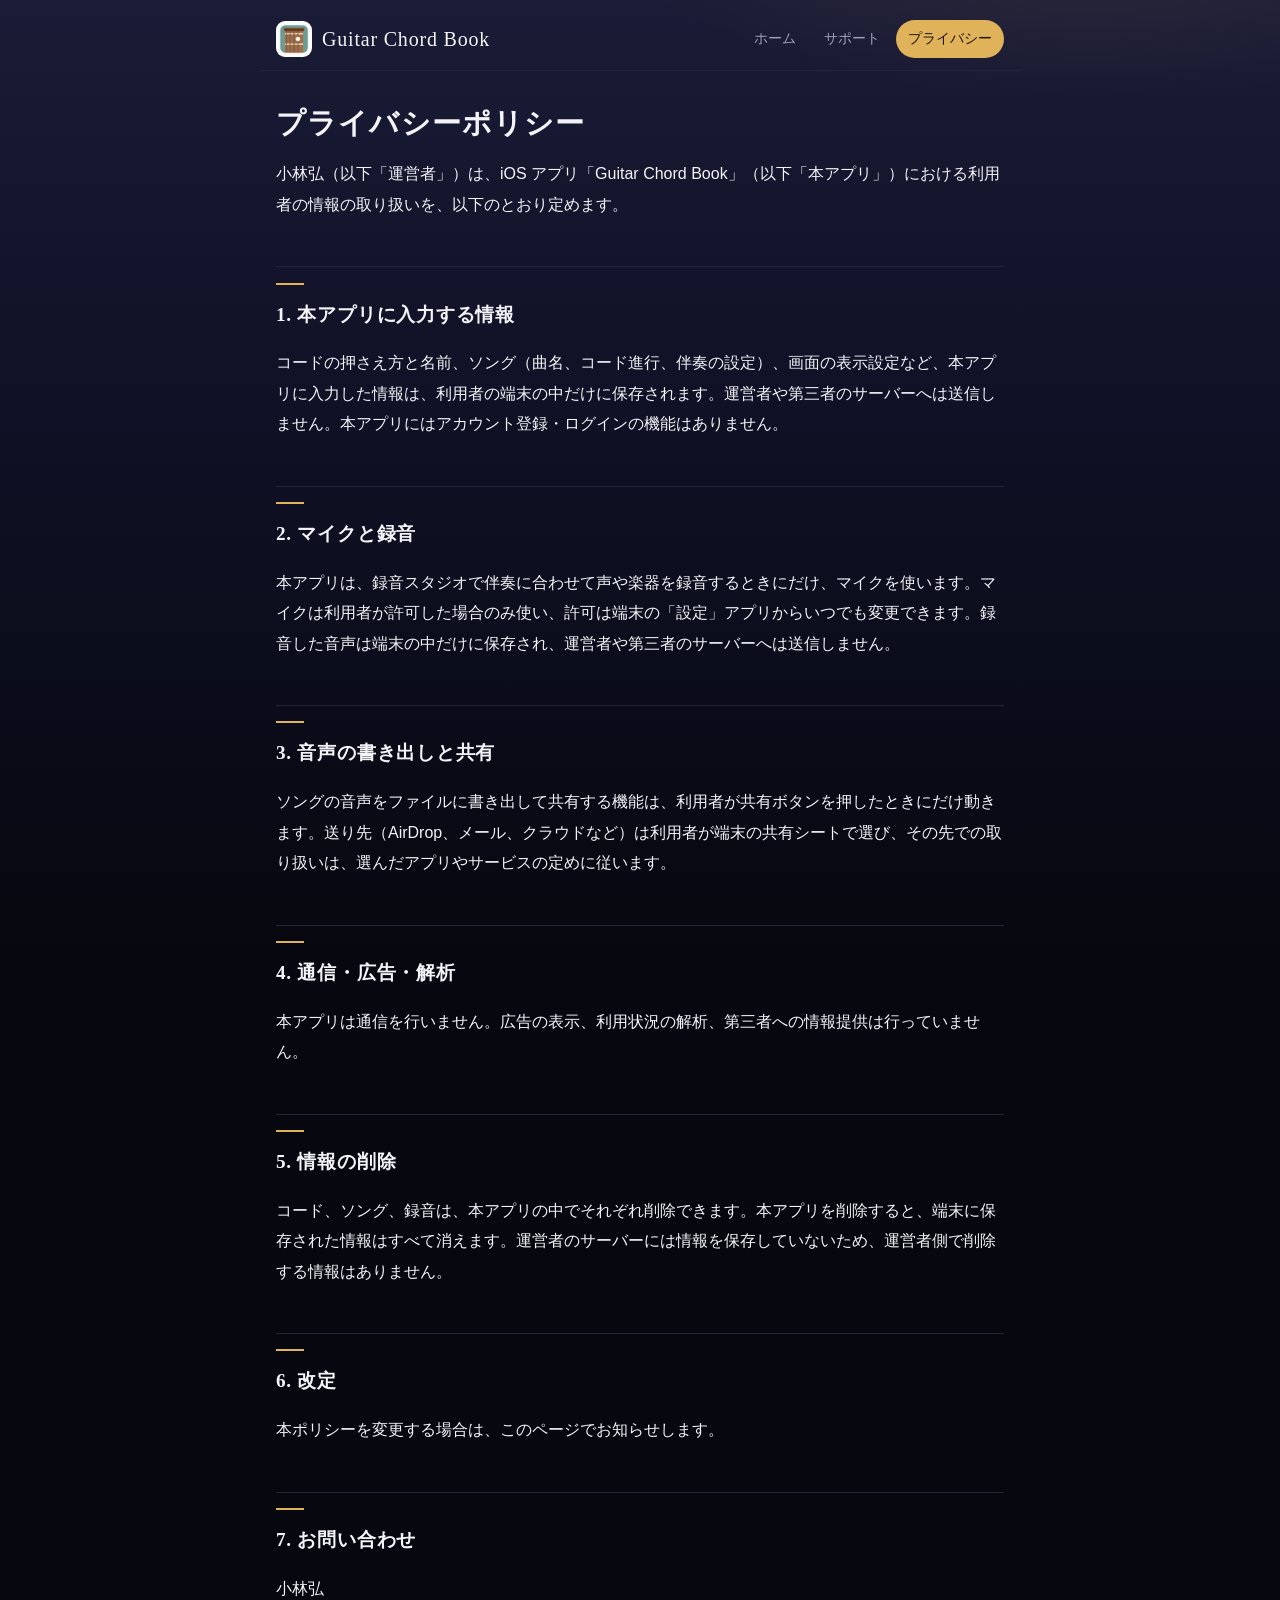
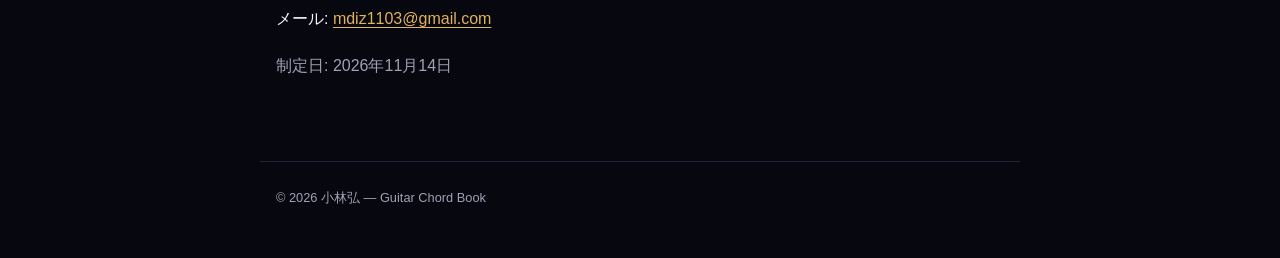
==== privacy.html @ 5ec089af "docs: Guitar Chord Book のサポートページとプライバシーポリシーを公開する Co-Authored-By: Claude Fable 5.2 <noreply@anthropic" ====
<!doctype html>
<html lang="ja">
<head>
<meta charset="utf-8">
<meta name="viewport" content="width=device-width, initial-scale=1">
<meta name="theme-color" content="#07070f">
<link rel="stylesheet" href="style.css">
<title>プライバシーポリシー｜Guitar Chord Book</title>
</head><body>
<header class="bar"><a class="mark" href="index.html"><img src="mark.png" alt=""><span>Guitar Chord Book</span></a><nav><a href="index.html">ホーム</a><a href="support.html">サポート</a><a href="privacy.html" aria-current="page">プライバシー</a></nav></header>
<main>
<h1>プライバシーポリシー</h1>
<p>小林弘（以下「運営者」）は、iOS アプリ「Guitar Chord Book」（以下「本アプリ」）における利用者の情報の取り扱いを、以下のとおり定めます。</p>

<h2>1. 本アプリに入力する情報</h2>
<p>コードの押さえ方と名前、ソング（曲名、コード進行、伴奏の設定）、画面の表示設定など、本アプリに入力した情報は、利用者の端末の中だけに保存されます。運営者や第三者のサーバーへは送信しません。本アプリにはアカウント登録・ログインの機能はありません。</p>

<h2>2. マイクと録音</h2>
<p>本アプリは、録音スタジオで伴奏に合わせて声や楽器を録音するときにだけ、マイクを使います。マイクは利用者が許可した場合のみ使い、許可は端末の「設定」アプリからいつでも変更できます。録音した音声は端末の中だけに保存され、運営者や第三者のサーバーへは送信しません。</p>

<h2>3. 音声の書き出しと共有</h2>
<p>ソングの音声をファイルに書き出して共有する機能は、利用者が共有ボタンを押したときにだけ動きます。送り先（AirDrop、メール、クラウドなど）は利用者が端末の共有シートで選び、その先での取り扱いは、選んだアプリやサービスの定めに従います。</p>

<h2>4. 通信・広告・解析</h2>
<p>本アプリは通信を行いません。広告の表示、利用状況の解析、第三者への情報提供は行っていません。</p>

<h2>5. 情報の削除</h2>
<p>コード、ソング、録音は、本アプリの中でそれぞれ削除できます。本アプリを削除すると、端末に保存された情報はすべて消えます。運営者のサーバーには情報を保存していないため、運営者側で削除する情報はありません。</p>

<h2>6. 改定</h2>
<p>本ポリシーを変更する場合は、このページでお知らせします。</p>

<h2>7. お問い合わせ</h2>
<p>小林弘<br>メール: <a href="mailto:mdiz1103@gmail.com">mdiz1103@gmail.com</a></p>

<p class="muted">制定日: 2026年11月14日</p>
</main>
<footer>© 2026 小林弘 — Guitar Chord Book</footer>
</body>
</html>
---- style.css ----
/* Guitar Chord Book のページ: アプリと同じ「夜のステージ」。藍の地・金の照明・珊瑚色の印、見出しはセリフ体。 */
:root {
  --night: #07070f;
  --night-2: #11121f;
  --hairline: #24253a;
  --text: #f4f4f8;
  --sub: #a1a1b5;
  --gold: #e0b25a;
  --coral: #ff6b6b;
  --serif: "Bodoni 72", Georgia, "Hiragino Mincho ProN", "Yu Mincho", serif;
  --gothic: -apple-system, "Hiragino Sans", "Noto Sans JP", sans-serif;
}
* { box-sizing: border-box; }
html { background: var(--night); }
body {
  margin: 0;
  color: var(--text);
  font-family: var(--gothic);
  line-height: 1.9;
  background:
    radial-gradient(60rem 30rem at 85% -10%, rgba(224, 178, 90, 0.16), transparent 60%),
    linear-gradient(180deg, #1a1b36 0, #0f1024 28rem, var(--night) 60rem),
    var(--night);
  background-repeat: no-repeat;
  min-height: 100vh;
}
a { color: var(--gold); text-underline-offset: 3px; }
.bar {
  display: flex; align-items: center; gap: 12px; flex-wrap: wrap;
  max-width: 760px; margin: 0 auto; padding: 20px 16px 12px;
  border-bottom: 1px solid var(--hairline);
}
.bar .mark { display: flex; align-items: center; gap: 10px; color: var(--text); text-decoration: none; }
.bar .mark img { width: 36px; height: 36px; border-radius: 9px; }
.bar .mark span { font-family: var(--serif); font-size: 1.25rem; letter-spacing: 0.04em; }
.bar nav { margin-left: auto; display: flex; gap: 4px; }
.bar nav a {
  color: var(--sub); text-decoration: none; font-size: 0.85rem;
  padding: 6px 12px; border-radius: 999px;
}
.bar nav a[aria-current="page"] { color: #1a1300; background: var(--gold); }
main { max-width: 760px; margin: 0 auto; padding: 32px 16px 64px; }
h1 { font-family: var(--serif); font-weight: 600; font-size: 1.8rem; letter-spacing: 0.04em; line-height: 1.4; margin: 0 0 16px; }
h2 {
  font-family: var(--serif); font-weight: 600; font-size: 1.2rem; letter-spacing: 0.04em;
  margin: 2.4em 0 0.8em; padding-top: 0.8em; border-top: 1px solid var(--hairline);
}
h2::before { content: ""; display: block; width: 28px; height: 2px; background: var(--gold); margin-bottom: 12px; }
p { margin: 0 0 1em; }
.muted { color: var(--sub); }
.hero { display: flex; gap: 20px; align-items: center; margin-bottom: 24px; }
.hero img { width: 112px; height: 112px; border-radius: 26px; border: 1px solid var(--hairline); flex: none; }
.qa {
  background: linear-gradient(180deg, rgba(244, 244, 248, 0.07), rgba(244, 244, 248, 0.02));
  border: 1px solid rgba(244, 244, 248, 0.12);
  border-radius: 20px; padding: 16px 20px; margin: 0 0 12px;
}
.qa p { margin: 0; }
footer { max-width: 760px; margin: 0 auto; padding: 24px 16px 48px; color: var(--sub); font-size: 0.8rem; border-top: 1px solid var(--hairline); }
@media (max-width: 480px) {
  .hero { flex-direction: column; align-items: flex-start; }
  .bar nav { margin-left: 0; }
}
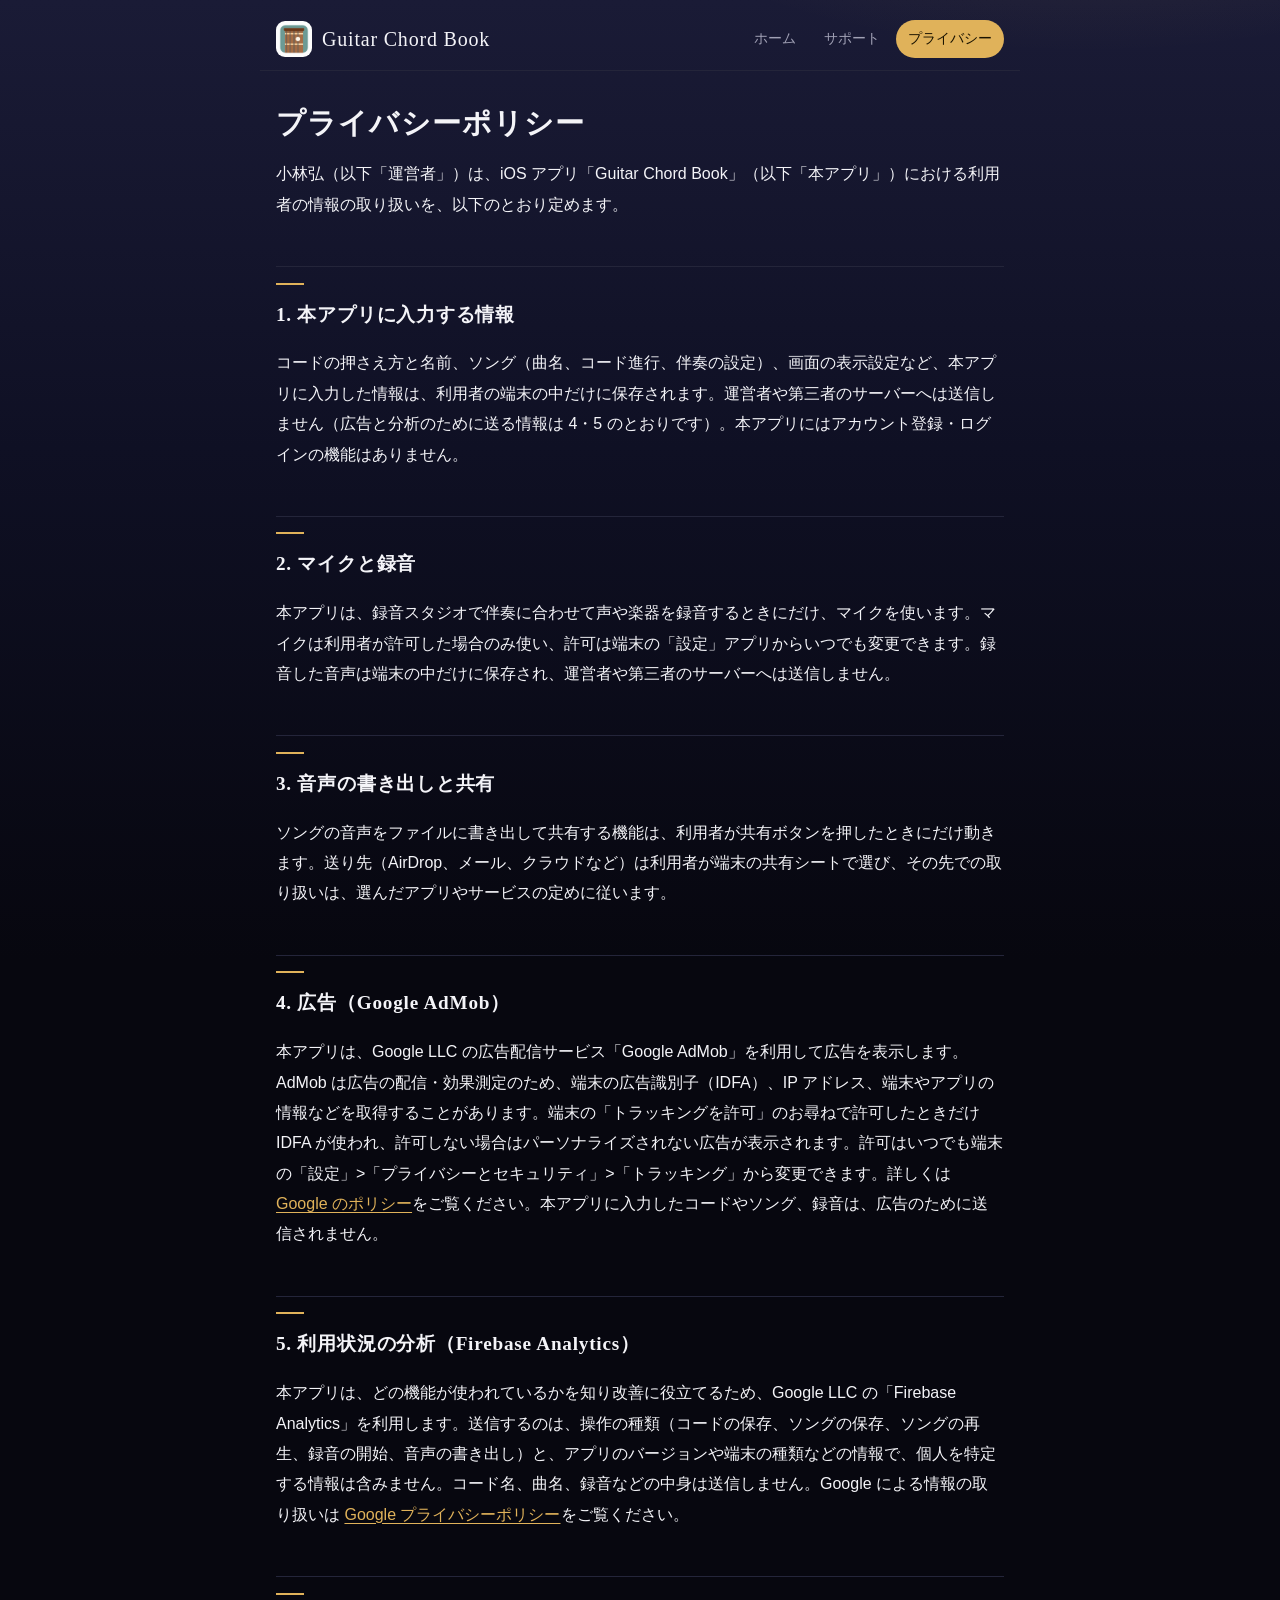
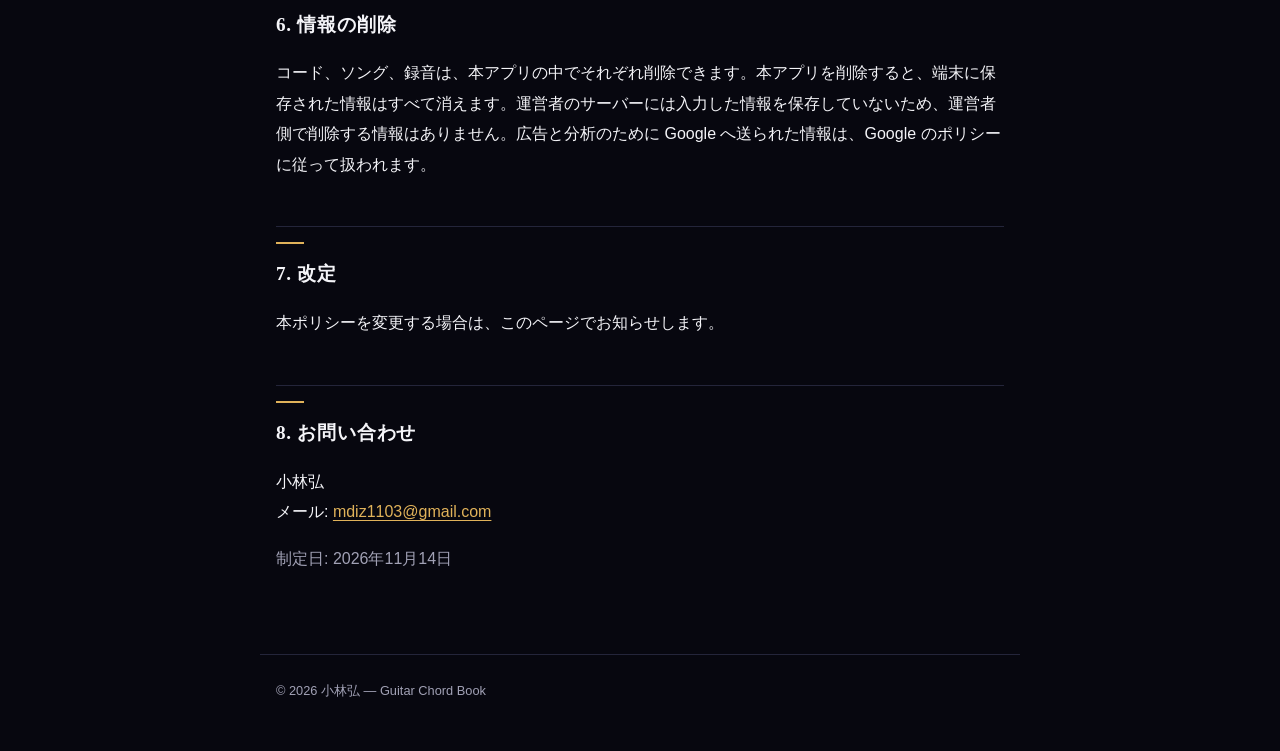
==== commit c32bffde: "docs: プライバシーポリシーに広告（Google AdMob）と利用状況の分析（Firebase Analytics）を追記する Co-Authored-By: Claude Fable 5.2 " ====
--- a/privacy.html
+++ b/privacy.html
@@ -13,7 +13,7 @@
 <p>小林弘（以下「運営者」）は、iOS アプリ「Guitar Chord Book」（以下「本アプリ」）における利用者の情報の取り扱いを、以下のとおり定めます。</p>
 
 <h2>1. 本アプリに入力する情報</h2>
-<p>コードの押さえ方と名前、ソング（曲名、コード進行、伴奏の設定）、画面の表示設定など、本アプリに入力した情報は、利用者の端末の中だけに保存されます。運営者や第三者のサーバーへは送信しません。本アプリにはアカウント登録・ログインの機能はありません。</p>
+<p>コードの押さえ方と名前、ソング（曲名、コード進行、伴奏の設定）、画面の表示設定など、本アプリに入力した情報は、利用者の端末の中だけに保存されます。運営者や第三者のサーバーへは送信しません（広告と分析のために送る情報は 4・5 のとおりです）。本アプリにはアカウント登録・ログインの機能はありません。</p>
 
 <h2>2. マイクと録音</h2>
 <p>本アプリは、録音スタジオで伴奏に合わせて声や楽器を録音するときにだけ、マイクを使います。マイクは利用者が許可した場合のみ使い、許可は端末の「設定」アプリからいつでも変更できます。録音した音声は端末の中だけに保存され、運営者や第三者のサーバーへは送信しません。</p>
@@ -21,16 +21,19 @@
 <h2>3. 音声の書き出しと共有</h2>
 <p>ソングの音声をファイルに書き出して共有する機能は、利用者が共有ボタンを押したときにだけ動きます。送り先（AirDrop、メール、クラウドなど）は利用者が端末の共有シートで選び、その先での取り扱いは、選んだアプリやサービスの定めに従います。</p>
 
-<h2>4. 通信・広告・解析</h2>
-<p>本アプリは通信を行いません。広告の表示、利用状況の解析、第三者への情報提供は行っていません。</p>
+<h2>4. 広告（Google AdMob）</h2>
+<p>本アプリは、Google LLC の広告配信サービス「Google AdMob」を利用して広告を表示します。AdMob は広告の配信・効果測定のため、端末の広告識別子（IDFA）、IP アドレス、端末やアプリの情報などを取得することがあります。端末の「トラッキングを許可」のお尋ねで許可したときだけ IDFA が使われ、許可しない場合はパーソナライズされない広告が表示されます。許可はいつでも端末の「設定」&gt;「プライバシーとセキュリティ」&gt;「トラッキング」から変更できます。詳しくは <a href="https://policies.google.com/technologies/ads">Google のポリシー</a>をご覧ください。本アプリに入力したコードやソング、録音は、広告のために送信されません。</p>
 
-<h2>5. 情報の削除</h2>
-<p>コード、ソング、録音は、本アプリの中でそれぞれ削除できます。本アプリを削除すると、端末に保存された情報はすべて消えます。運営者のサーバーには情報を保存していないため、運営者側で削除する情報はありません。</p>
+<h2>5. 利用状況の分析（Firebase Analytics）</h2>
+<p>本アプリは、どの機能が使われているかを知り改善に役立てるため、Google LLC の「Firebase Analytics」を利用します。送信するのは、操作の種類（コードの保存、ソングの保存、ソングの再生、録音の開始、音声の書き出し）と、アプリのバージョンや端末の種類などの情報で、個人を特定する情報は含みません。コード名、曲名、録音などの中身は送信しません。Google による情報の取り扱いは <a href="https://policies.google.com/privacy">Google プライバシーポリシー</a>をご覧ください。</p>
 
-<h2>6. 改定</h2>
+<h2>6. 情報の削除</h2>
+<p>コード、ソング、録音は、本アプリの中でそれぞれ削除できます。本アプリを削除すると、端末に保存された情報はすべて消えます。運営者のサーバーには入力した情報を保存していないため、運営者側で削除する情報はありません。広告と分析のために Google へ送られた情報は、Google のポリシーに従って扱われます。</p>
+
+<h2>7. 改定</h2>
 <p>本ポリシーを変更する場合は、このページでお知らせします。</p>
 
-<h2>7. お問い合わせ</h2>
+<h2>8. お問い合わせ</h2>
 <p>小林弘<br>メール: <a href="mailto:mdiz1103@gmail.com">mdiz1103@gmail.com</a></p>
 
 <p class="muted">制定日: 2026年11月14日</p>
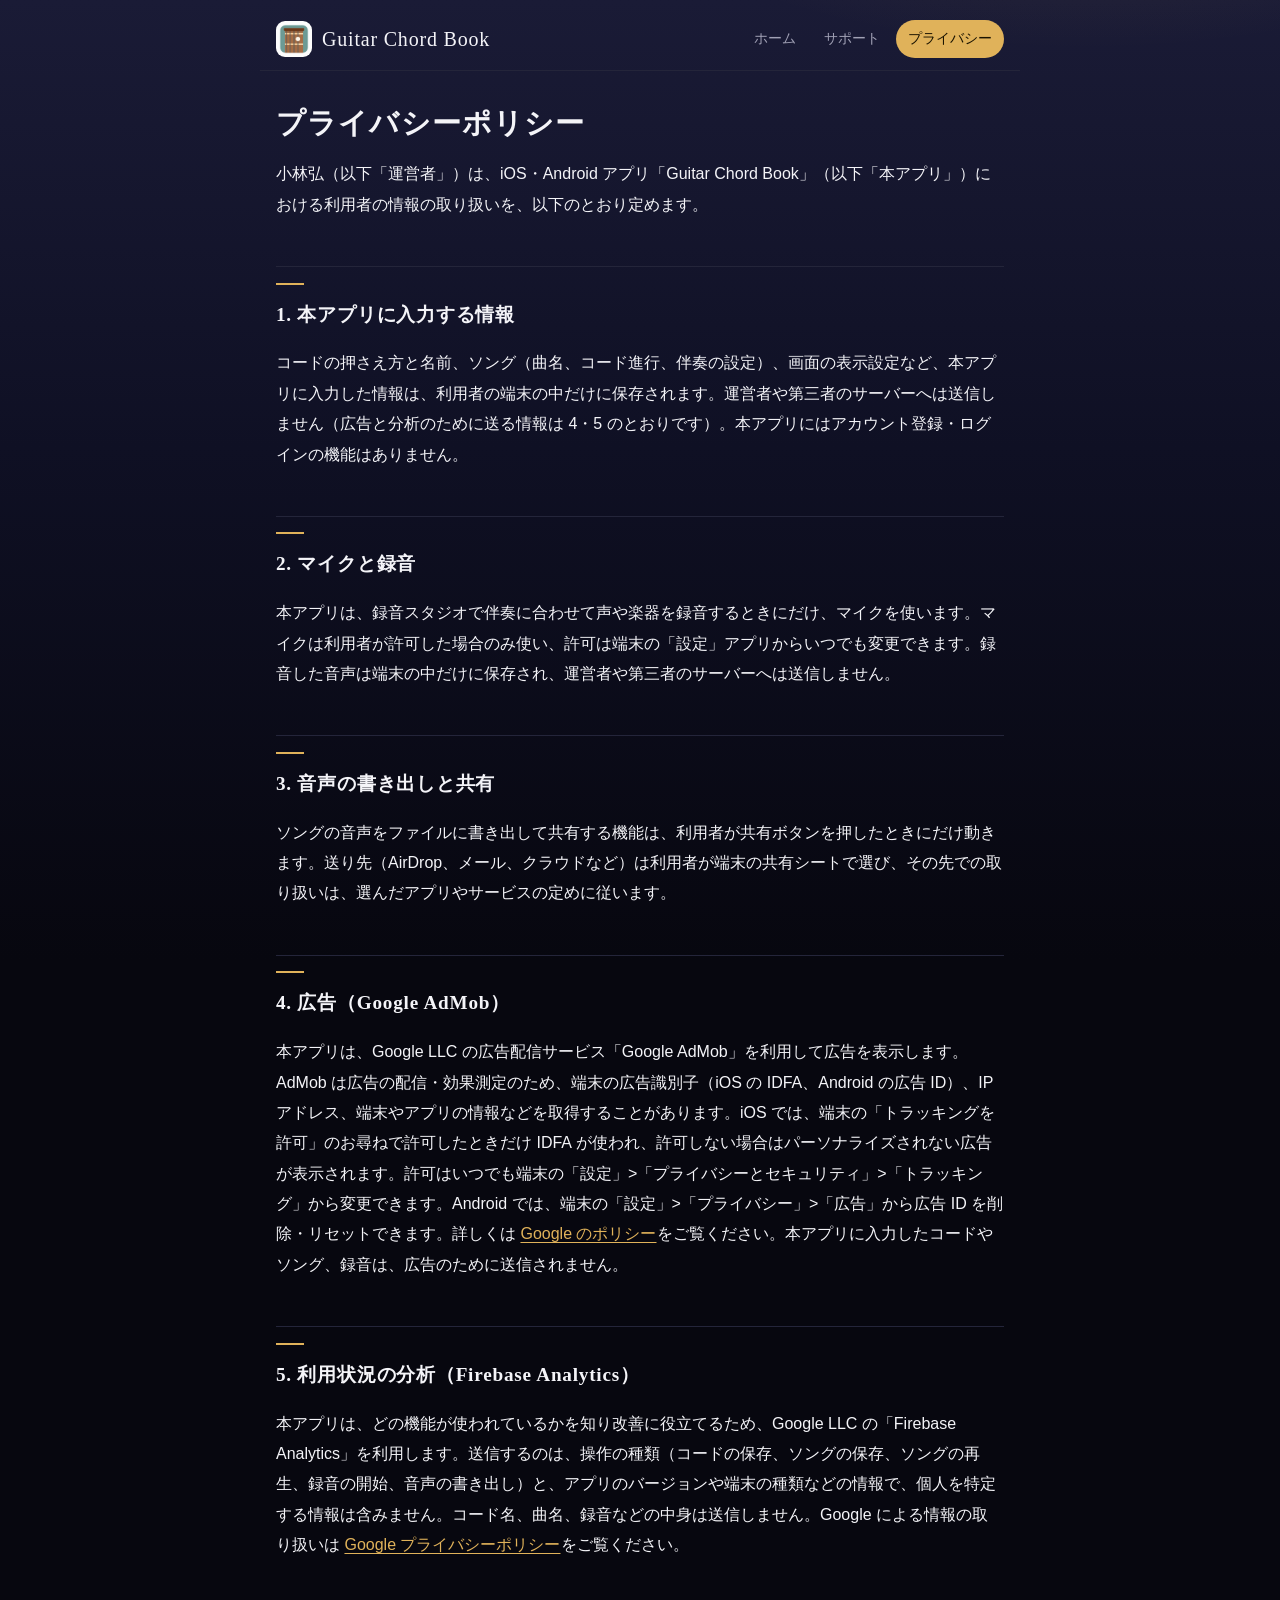
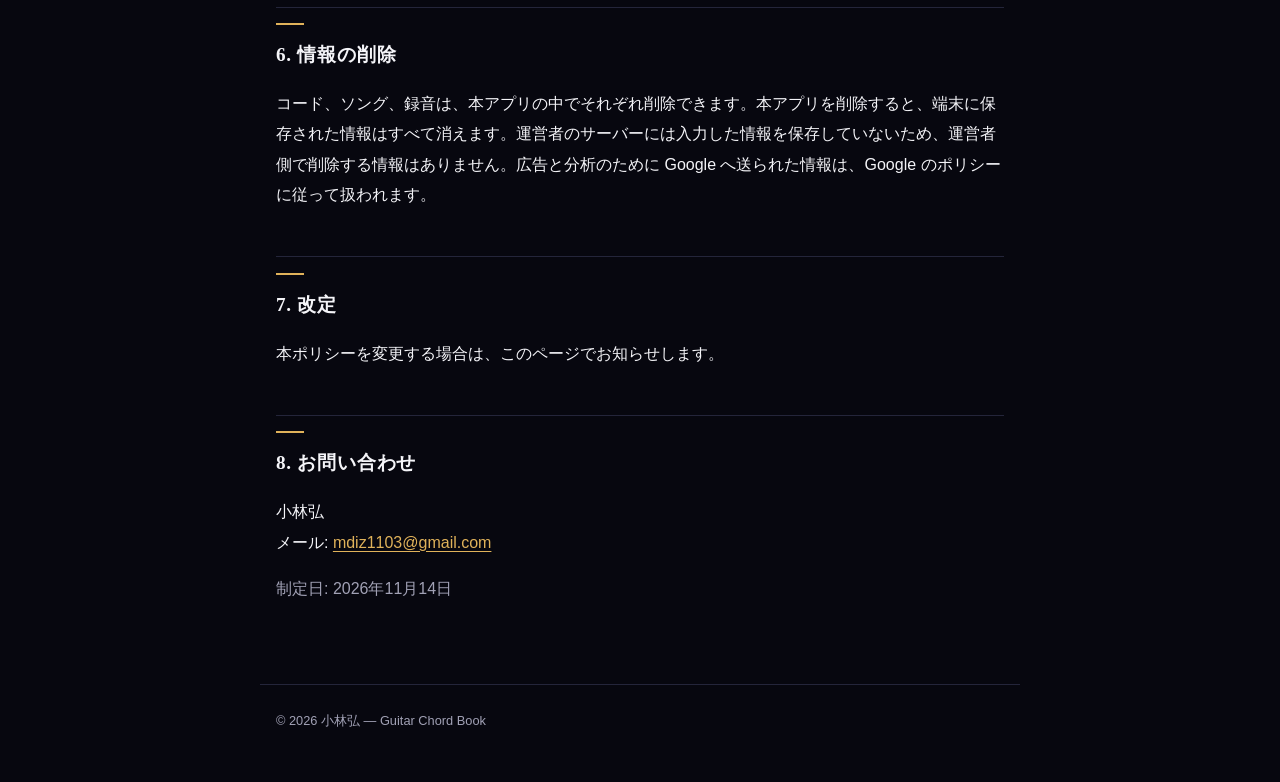
==== commit 049e3ad7: "docs: Android 版に対応した記述にする（広告 ID の説明、対応 OS） Co-Authored-By: Claude Fable 5.2 <noreply@anthropic.com>" ====
--- a/privacy.html
+++ b/privacy.html
@@ -10,7 +10,7 @@
 <header class="bar"><a class="mark" href="index.html"><img src="mark.png" alt=""><span>Guitar Chord Book</span></a><nav><a href="index.html">ホーム</a><a href="support.html">サポート</a><a href="privacy.html" aria-current="page">プライバシー</a></nav></header>
 <main>
 <h1>プライバシーポリシー</h1>
-<p>小林弘（以下「運営者」）は、iOS アプリ「Guitar Chord Book」（以下「本アプリ」）における利用者の情報の取り扱いを、以下のとおり定めます。</p>
+<p>小林弘（以下「運営者」）は、iOS・Android アプリ「Guitar Chord Book」（以下「本アプリ」）における利用者の情報の取り扱いを、以下のとおり定めます。</p>
 
 <h2>1. 本アプリに入力する情報</h2>
 <p>コードの押さえ方と名前、ソング（曲名、コード進行、伴奏の設定）、画面の表示設定など、本アプリに入力した情報は、利用者の端末の中だけに保存されます。運営者や第三者のサーバーへは送信しません（広告と分析のために送る情報は 4・5 のとおりです）。本アプリにはアカウント登録・ログインの機能はありません。</p>
@@ -22,7 +22,7 @@
 <p>ソングの音声をファイルに書き出して共有する機能は、利用者が共有ボタンを押したときにだけ動きます。送り先（AirDrop、メール、クラウドなど）は利用者が端末の共有シートで選び、その先での取り扱いは、選んだアプリやサービスの定めに従います。</p>
 
 <h2>4. 広告（Google AdMob）</h2>
-<p>本アプリは、Google LLC の広告配信サービス「Google AdMob」を利用して広告を表示します。AdMob は広告の配信・効果測定のため、端末の広告識別子（IDFA）、IP アドレス、端末やアプリの情報などを取得することがあります。端末の「トラッキングを許可」のお尋ねで許可したときだけ IDFA が使われ、許可しない場合はパーソナライズされない広告が表示されます。許可はいつでも端末の「設定」&gt;「プライバシーとセキュリティ」&gt;「トラッキング」から変更できます。詳しくは <a href="https://policies.google.com/technologies/ads">Google のポリシー</a>をご覧ください。本アプリに入力したコードやソング、録音は、広告のために送信されません。</p>
+<p>本アプリは、Google LLC の広告配信サービス「Google AdMob」を利用して広告を表示します。AdMob は広告の配信・効果測定のため、端末の広告識別子（iOS の IDFA、Android の広告 ID）、IP アドレス、端末やアプリの情報などを取得することがあります。iOS では、端末の「トラッキングを許可」のお尋ねで許可したときだけ IDFA が使われ、許可しない場合はパーソナライズされない広告が表示されます。許可はいつでも端末の「設定」&gt;「プライバシーとセキュリティ」&gt;「トラッキング」から変更できます。Android では、端末の「設定」&gt;「プライバシー」&gt;「広告」から広告 ID を削除・リセットできます。詳しくは <a href="https://policies.google.com/technologies/ads">Google のポリシー</a>をご覧ください。本アプリに入力したコードやソング、録音は、広告のために送信されません。</p>
 
 <h2>5. 利用状況の分析（Firebase Analytics）</h2>
 <p>本アプリは、どの機能が使われているかを知り改善に役立てるため、Google LLC の「Firebase Analytics」を利用します。送信するのは、操作の種類（コードの保存、ソングの保存、ソングの再生、録音の開始、音声の書き出し）と、アプリのバージョンや端末の種類などの情報で、個人を特定する情報は含みません。コード名、曲名、録音などの中身は送信しません。Google による情報の取り扱いは <a href="https://policies.google.com/privacy">Google プライバシーポリシー</a>をご覧ください。</p>
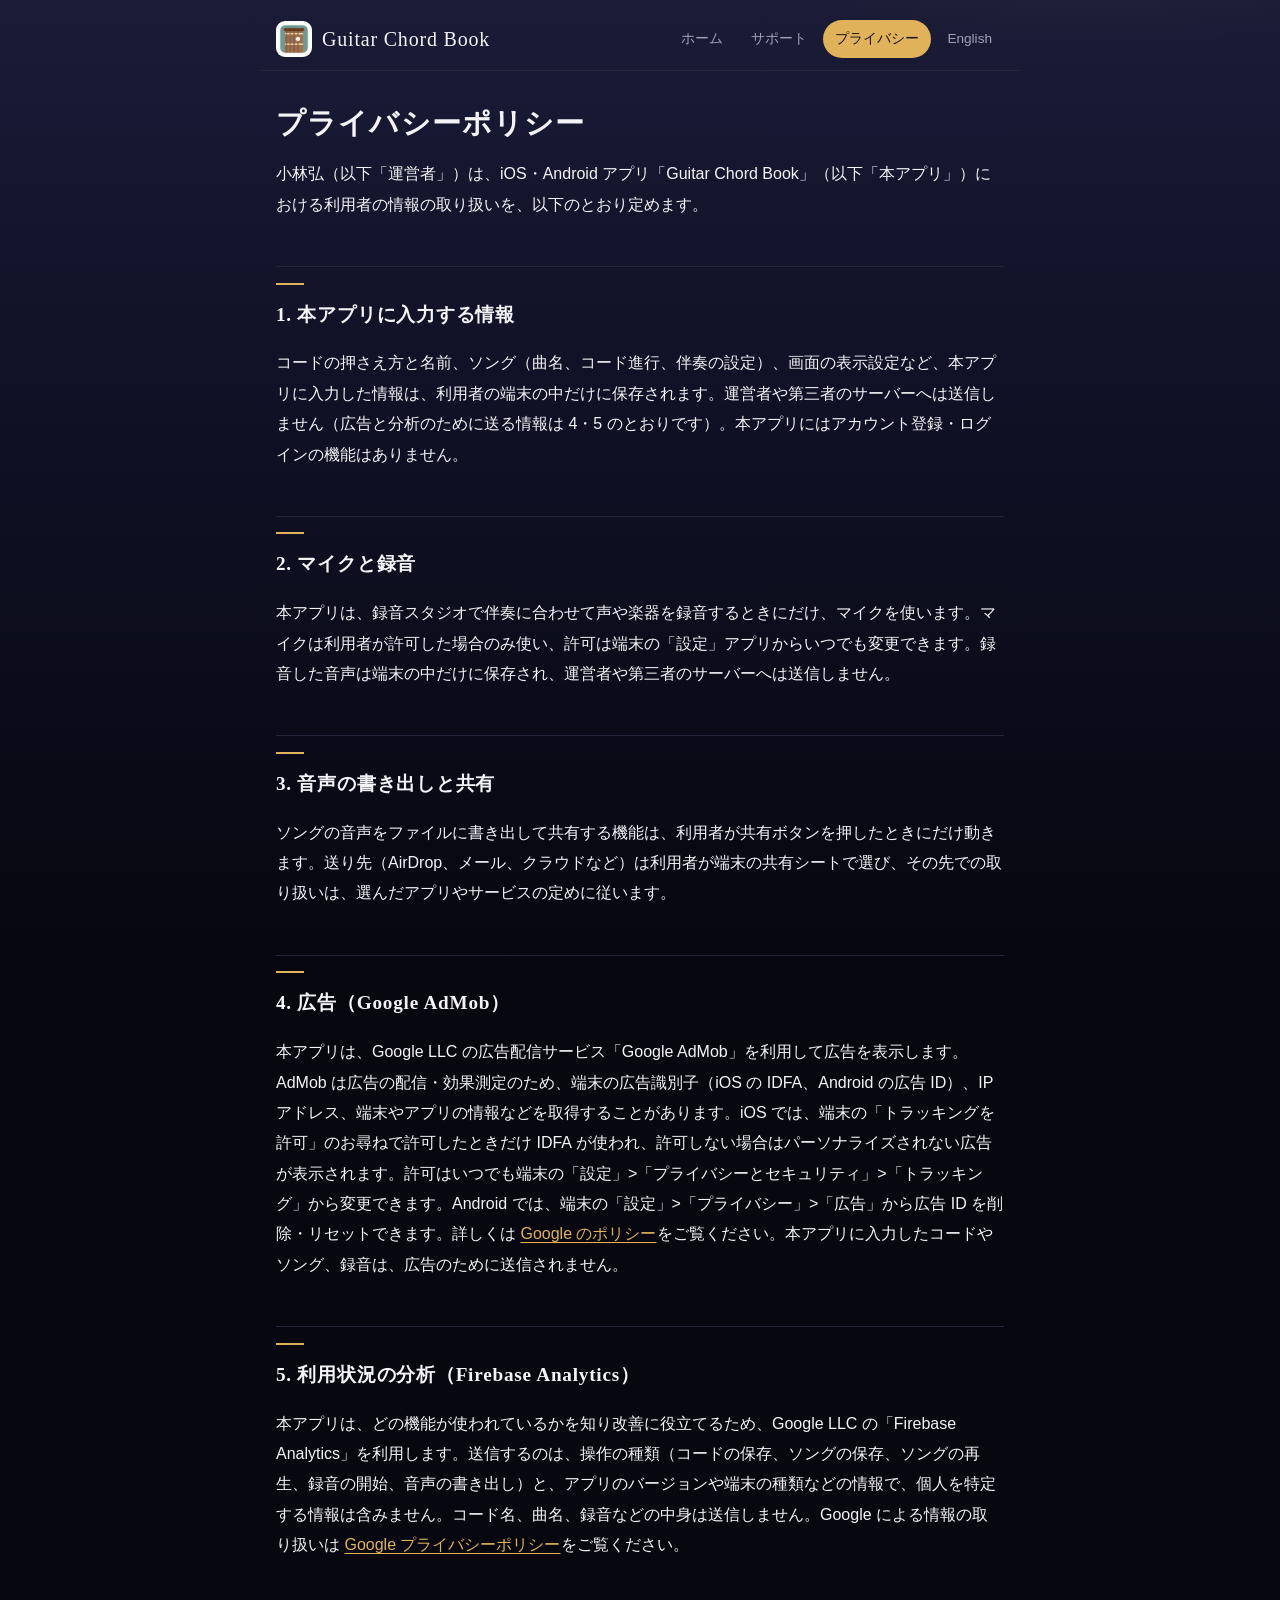
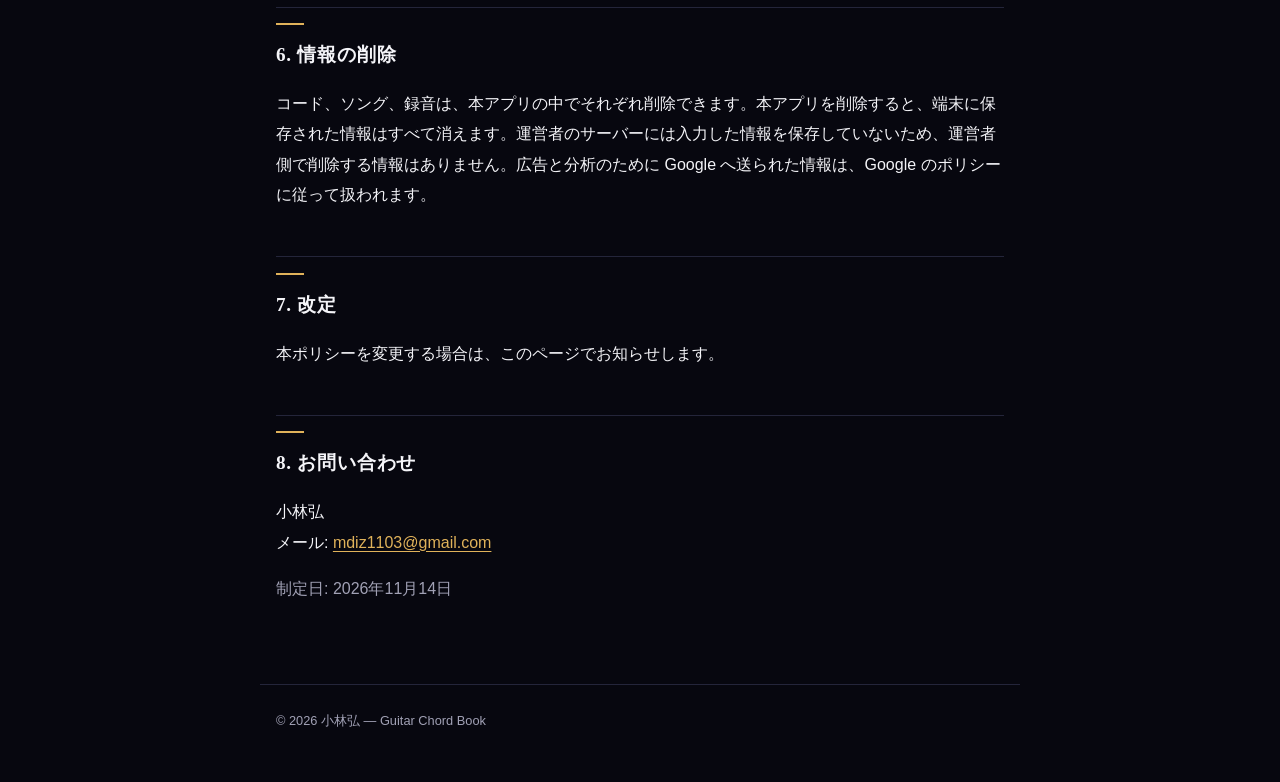
==== commit 40e3bf91: "docs: 英語のページ（ホーム・サポート・プライバシーポリシー）を追加する Co-Authored-By: Claude Fable 5.2 <noreply@anthropic.com>" ====
--- a/privacy.html
+++ b/privacy.html
@@ -7,7 +7,7 @@
 <link rel="stylesheet" href="style.css">
 <title>プライバシーポリシー｜Guitar Chord Book</title>
 </head><body>
-<header class="bar"><a class="mark" href="index.html"><img src="mark.png" alt=""><span>Guitar Chord Book</span></a><nav><a href="index.html">ホーム</a><a href="support.html">サポート</a><a href="privacy.html" aria-current="page">プライバシー</a></nav></header>
+<header class="bar"><a class="mark" href="index.html"><img src="mark.png" alt=""><span>Guitar Chord Book</span></a><nav><a href="index.html">ホーム</a><a href="support.html">サポート</a><a href="privacy.html" aria-current="page">プライバシー</a><a href="en/privacy.html">English</a></nav></header>
 <main>
 <h1>プライバシーポリシー</h1>
 <p>小林弘（以下「運営者」）は、iOS・Android アプリ「Guitar Chord Book」（以下「本アプリ」）における利用者の情報の取り扱いを、以下のとおり定めます。</p>
